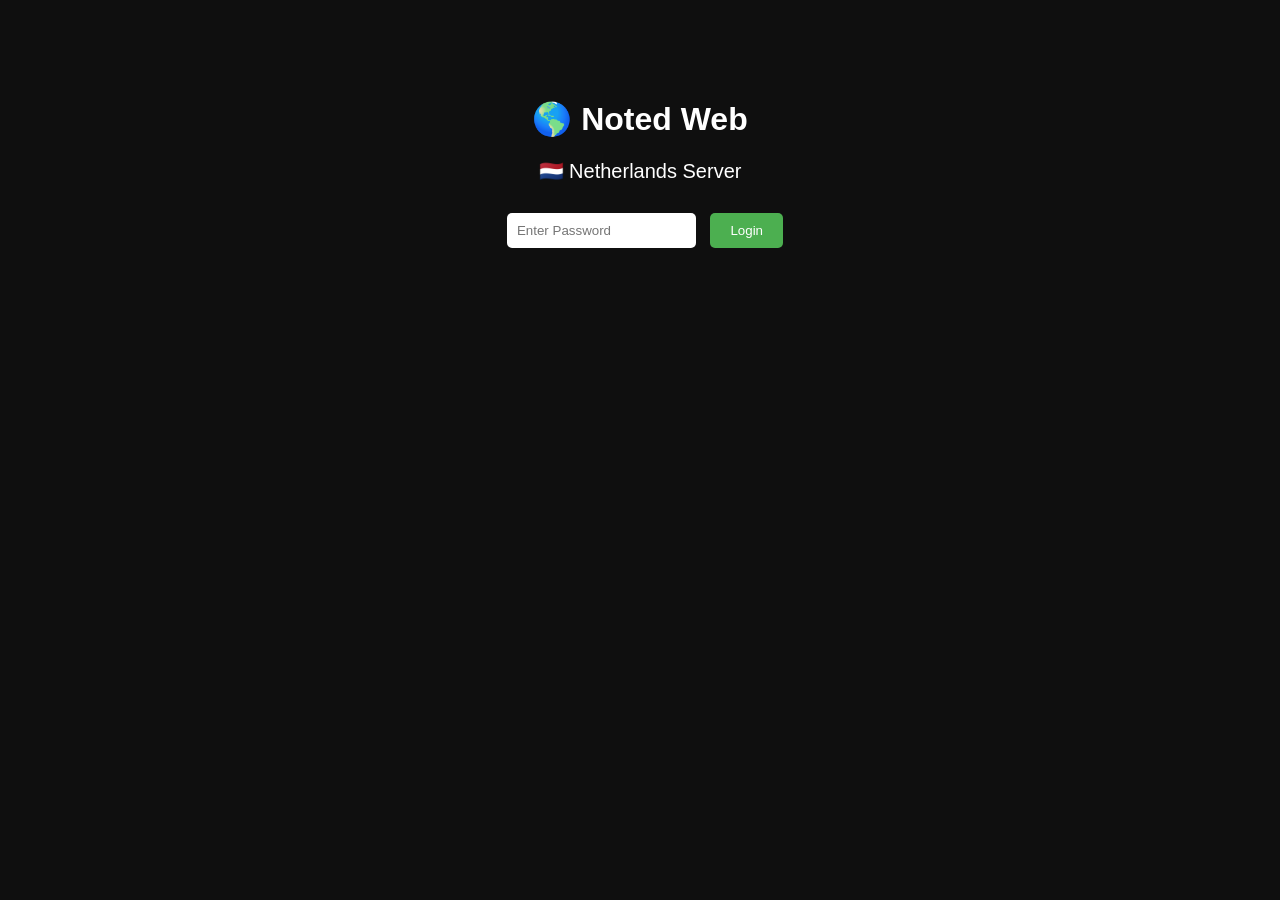
==== index.html @ 7c43e34a "Add files via upload" ====
<!DOCTYPE html>
<html>
<head>
  <title>Noted Web</title>
  <link rel="stylesheet" href="style.css">
</head>
<body>

<h1>🌎 Noted Web</h1>

<div id="country"></div>

<input id="pass" placeholder="Enter Password">
<button onclick="login()">Login</button>

<p id="msg"></p>

<script src="app.js"></script>
</body>
</html>
---- style.css ----
body {
  font-family: Arial;
  text-align: center;
  background: #0f0f0f;
  color: white;
  margin-top: 100px;
}

input {
  padding: 10px;
  margin: 10px;
  border-radius: 5px;
  border: none;
}

button {
  padding: 10px 20px;
  cursor: pointer;
  border-radius: 5px;
  border: none;
  background: #4CAF50;
  color: white;
}

#country {
  font-size: 20px;
  margin-bottom: 20px;
}

#msg {
  margin-top: 20px;
}
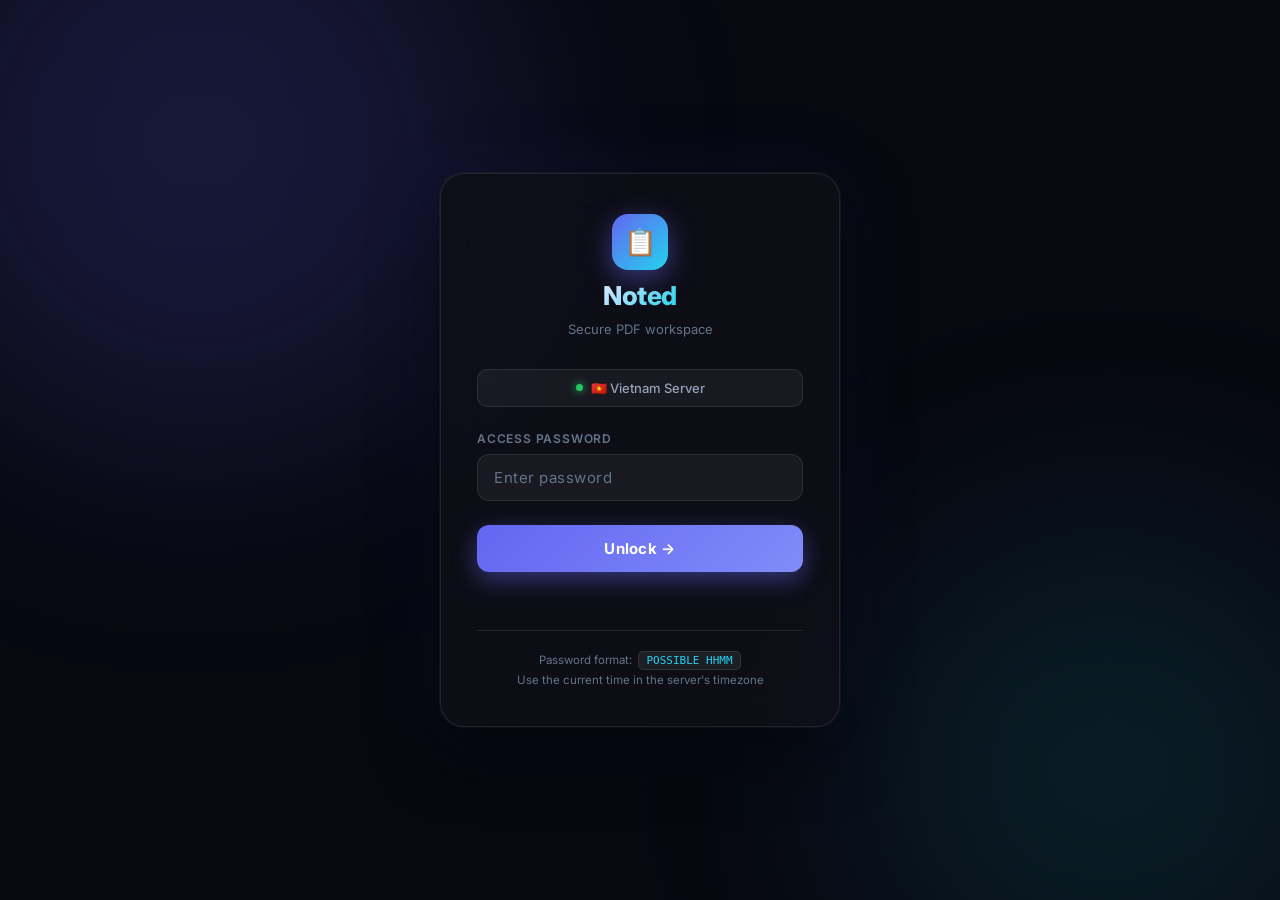
==== commit d0e1d1ee: "Add files via upload" ====
--- a/index.html
+++ b/index.html
@@ -1,19 +1,54 @@
 <!DOCTYPE html>
-<html>
+<html lang="en">
 <head>
-  <title>Noted Web</title>
+  <meta charset="UTF-8">
+  <meta name="viewport" content="width=device-width, initial-scale=1.0">
+  <title>Noted · Login</title>
   <link rel="stylesheet" href="style.css">
 </head>
 <body>
 
-<h1>🌎 Noted Web</h1>
+<div class="page">
+  <div class="card">
 
-<div id="country"></div>
+    <!-- Brand -->
+    <div class="brand">
+      <div class="brand-icon">📋</div>
+      <h1>Noted</h1>
+      <p>Secure PDF workspace</p>
+    </div>
 
-<input id="pass" placeholder="Enter Password">
-<button onclick="login()">Login</button>
+    <!-- Server indicator -->
+    <div class="server-tag">
+      <div class="server-dot"></div>
+      <span id="country">Connecting…</span>
+    </div>
 
-<p id="msg"></p>
+    <!-- Password field -->
+    <div class="field">
+      <label>Access Password</label>
+      <div class="input-wrap">
+        <input
+          id="pass"
+          type="password"
+          placeholder="Enter password"
+          autocomplete="off"
+          spellcheck="false"
+        >
+      </div>
+    </div>
+
+    <button class="btn-login" onclick="login()">Unlock →</button>
+
+    <p id="msg"></p>
+
+    <div class="hint">
+      Password format: &nbsp;<code>POSSIBLE HHMM</code><br>
+      Use the current time in the server's timezone
+    </div>
+
+  </div>
+</div>
 
 <script src="app.js"></script>
 </body>
--- a/style.css
+++ b/style.css
@@ -1,33 +1,286 @@
-body {
-  font-family: Arial;
+/* ==========================================
+   NOTED — LOGIN PAGE
+   Deep space · Electric indigo · Glassmorphism
+========================================== */
+
+@import url('https://fonts.googleapis.com/css2?family=Inter:wght@300;400;500;600;700;800&display=swap');
+
+:root {
+  --bg:       #070810;
+  --indigo:   #6366f1;
+  --indigo-g: #818cf8;
+  --cyan:     #22d3ee;
+  --text:     #e2e8f0;
+  --muted:    #64748b;
+  --dim:      #94a3b8;
+  --border:   rgba(255,255,255,0.09);
+  --glass:    rgba(255,255,255,0.05);
+}
+
+*, *::before, *::after {
+  margin: 0; padding: 0;
+  box-sizing: border-box;
+}
+
+html, body {
+  min-height: 100%;
+  background: var(--bg);
+  color: var(--text);
+  font-family: 'Inter', system-ui, sans-serif;
+  -webkit-font-smoothing: antialiased;
+  overflow-x: hidden;
+}
+
+/* Ambient glow blobs */
+body::before, body::after {
+  content: '';
+  position: fixed;
+  border-radius: 50%;
+  filter: blur(120px);
+  pointer-events: none;
+  z-index: 0;
+}
+body::before {
+  width: 600px; height: 600px;
+  top: -160px; left: -100px;
+  background: rgba(99,102,241,0.18);
+}
+body::after {
+  width: 500px; height: 500px;
+  bottom: -120px; right: -80px;
+  background: rgba(34,211,238,0.1);
+}
+
+/* ==========================================
+   LAYOUT
+========================================== */
+
+.page {
+  position: relative;
+  z-index: 1;
+  min-height: 100vh;
+  display: flex;
+  align-items: center;
+  justify-content: center;
+  padding: 40px 20px;
+}
+
+/* ==========================================
+   CARD
+========================================== */
+
+.card {
+  width: 100%;
+  max-width: 400px;
+  background: rgba(15,16,24,0.8);
+  border: 1px solid var(--border);
+  border-radius: 24px;
+  padding: 40px 36px 36px;
+  backdrop-filter: blur(24px);
+  -webkit-backdrop-filter: blur(24px);
+  box-shadow:
+    0 0 0 1px rgba(255,255,255,0.04),
+    0 24px 64px rgba(0,0,0,0.6),
+    0 0 80px rgba(99,102,241,0.1);
+}
+
+/* ==========================================
+   LOGO / BRAND
+========================================== */
+
+.brand {
+  display: flex;
+  flex-direction: column;
+  align-items: center;
+  gap: 10px;
+  margin-bottom: 32px;
+}
+
+.brand-icon {
+  width: 56px; height: 56px;
+  border-radius: 16px;
+  background: linear-gradient(135deg, var(--indigo), var(--cyan));
+  display: flex; align-items: center; justify-content: center;
+  font-size: 26px;
+  box-shadow: 0 8px 28px rgba(99,102,241,0.5);
+}
+
+.brand h1 {
+  font-size: 26px;
+  font-weight: 800;
+  letter-spacing: -0.5px;
+  background: linear-gradient(135deg, #e0e7ff, var(--cyan));
+  -webkit-background-clip: text;
+  -webkit-text-fill-color: transparent;
+  background-clip: text;
+}
+
+.brand p {
+  font-size: 13px;
+  color: var(--muted);
+  font-weight: 400;
   text-align: center;
-  background: #0f0f0f;
-  color: white;
-  margin-top: 100px;
-}
-
-input {
-  padding: 10px;
-  margin: 10px;
+}
+
+/* ==========================================
+   SERVER TAG
+========================================== */
+
+.server-tag {
+  display: flex;
+  align-items: center;
+  justify-content: center;
+  gap: 8px;
+  padding: 10px 16px;
+  background: var(--glass);
+  border: 1px solid var(--border);
+  border-radius: 10px;
+  margin-bottom: 24px;
+}
+
+.server-dot {
+  width: 7px; height: 7px;
+  border-radius: 50%;
+  background: #22c55e;
+  flex-shrink: 0;
+  box-shadow: 0 0 8px #22c55e;
+  animation: pulse 2s ease-in-out infinite;
+}
+
+@keyframes pulse {
+  0%, 100% { opacity: 1; }
+  50%       { opacity: 0.45; }
+}
+
+#country {
+  font-size: 13px;
+  font-weight: 500;
+  color: var(--dim);
+}
+
+/* ==========================================
+   FORM
+========================================== */
+
+.field {
+  display: flex;
+  flex-direction: column;
+  gap: 8px;
+  margin-bottom: 16px;
+}
+
+.field label {
+  font-size: 12px;
+  font-weight: 600;
+  letter-spacing: 0.8px;
+  text-transform: uppercase;
+  color: var(--muted);
+}
+
+.input-wrap {
+  position: relative;
+}
+
+.input-wrap input {
+  width: 100%;
+  padding: 13px 16px;
+  background: rgba(255,255,255,0.05);
+  border: 1px solid var(--border);
+  border-radius: 12px;
+  color: var(--text);
+  font-family: inherit;
+  font-size: 15px;
+  font-weight: 500;
+  outline: none;
+  transition: border-color 0.2s, box-shadow 0.2s, background 0.2s;
+  letter-spacing: 1.5px;
+}
+
+.input-wrap input::placeholder {
+  color: var(--muted);
+  letter-spacing: 0.5px;
+  font-weight: 400;
+}
+
+.input-wrap input:focus {
+  border-color: var(--indigo);
+  background: rgba(99,102,241,0.07);
+  box-shadow: 0 0 0 3px rgba(99,102,241,0.2);
+}
+
+/* ==========================================
+   BUTTON
+========================================== */
+
+.btn-login {
+  width: 100%;
+  padding: 14px;
+  margin-top: 8px;
+  background: linear-gradient(135deg, var(--indigo), var(--indigo-g));
+  border: none;
+  border-radius: 12px;
+  color: #fff;
+  font-family: inherit;
+  font-size: 15px;
+  font-weight: 700;
+  letter-spacing: 0.3px;
+  cursor: pointer;
+  transition: opacity 0.18s, transform 0.14s, box-shadow 0.18s;
+  box-shadow: 0 8px 24px rgba(99,102,241,0.45);
+}
+
+.btn-login:hover {
+  opacity: 0.88;
+  transform: translateY(-1px);
+  box-shadow: 0 12px 32px rgba(99,102,241,0.55);
+}
+.btn-login:active {
+  transform: translateY(0);
+  box-shadow: 0 4px 16px rgba(99,102,241,0.4);
+}
+
+/* ==========================================
+   MESSAGE
+========================================== */
+
+#msg {
+  min-height: 20px;
+  text-align: center;
+  font-size: 13px;
+  font-weight: 500;
+  margin-top: 14px;
+  transition: color 0.2s;
+}
+
+/* ==========================================
+   HINT
+========================================== */
+
+.hint {
+  margin-top: 24px;
+  padding-top: 20px;
+  border-top: 1px solid var(--border);
+  font-size: 11.5px;
+  color: var(--muted);
+  text-align: center;
+  line-height: 1.7;
+}
+
+.hint code {
+  background: rgba(255,255,255,0.07);
+  border: 1px solid var(--border);
+  padding: 2px 7px;
   border-radius: 5px;
-  border: none;
-}
-
-button {
-  padding: 10px 20px;
-  cursor: pointer;
-  border-radius: 5px;
-  border: none;
-  background: #4CAF50;
-  color: white;
-}
-
-#country {
-  font-size: 20px;
-  margin-bottom: 20px;
-}
-
-#msg {
-  margin-top: 20px;
-}
-
+  font-family: 'SF Mono', 'Fira Code', monospace;
+  font-size: 11px;
+  color: var(--cyan);
+}
+
+/* ==========================================
+   RESPONSIVE
+========================================== */
+
+@media (max-width: 460px) {
+  .card { padding: 32px 22px 28px; border-radius: 20px; }
+  .brand h1 { font-size: 22px; }
+}
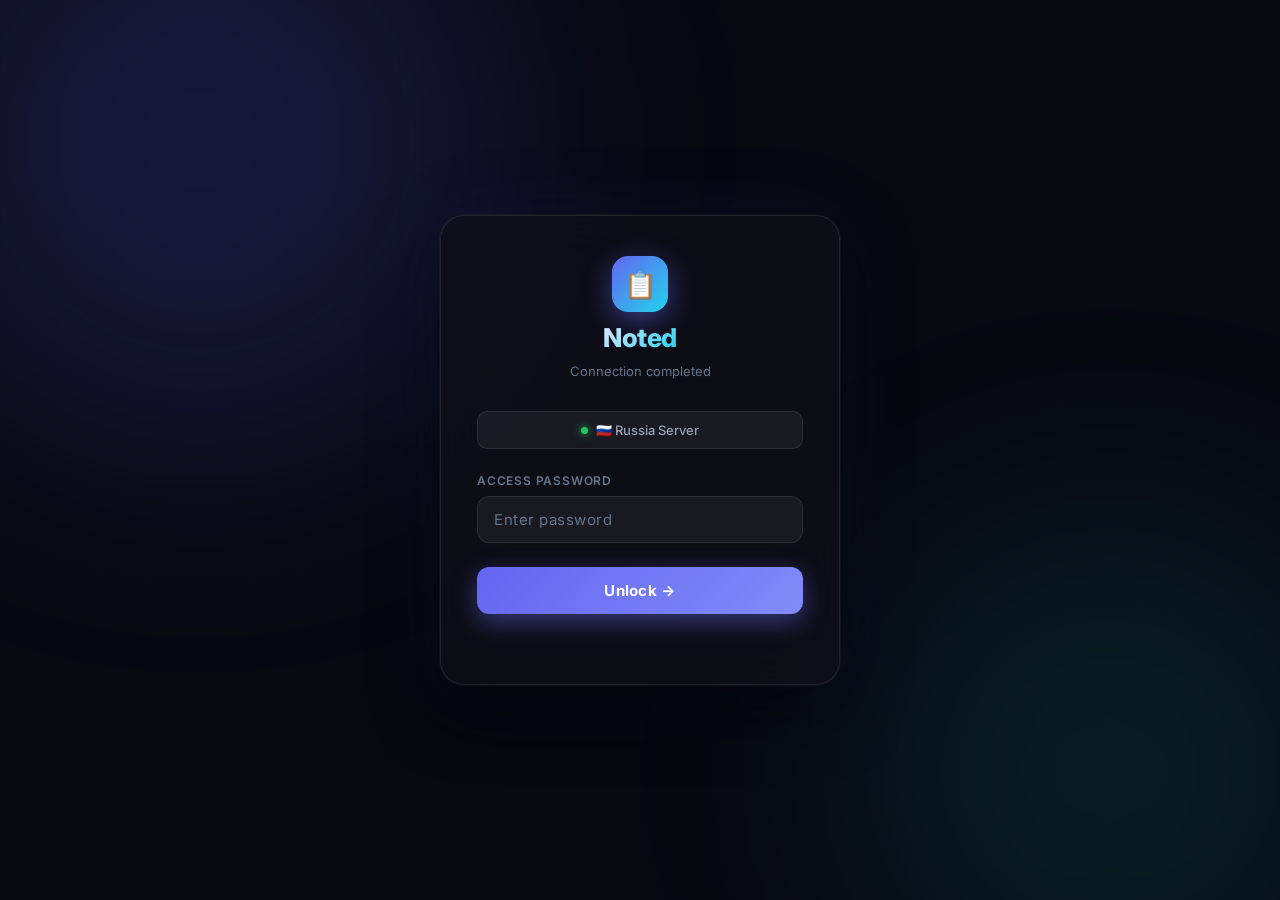
==== commit 1a2bcc0f: "Update index.html" ====
--- a/index.html
+++ b/index.html
@@ -15,7 +15,7 @@
     <div class="brand">
       <div class="brand-icon">📋</div>
       <h1>Noted</h1>
-      <p>Secure PDF workspace</p>
+      <p>Connection completed</p>
     </div>
 
     <!-- Server indicator -->
@@ -42,11 +42,6 @@
 
     <p id="msg"></p>
 
-    <div class="hint">
-      Password format: &nbsp;<code>POSSIBLE HHMM</code><br>
-      Use the current time in the server's timezone
-    </div>
-
   </div>
 </div>
 
